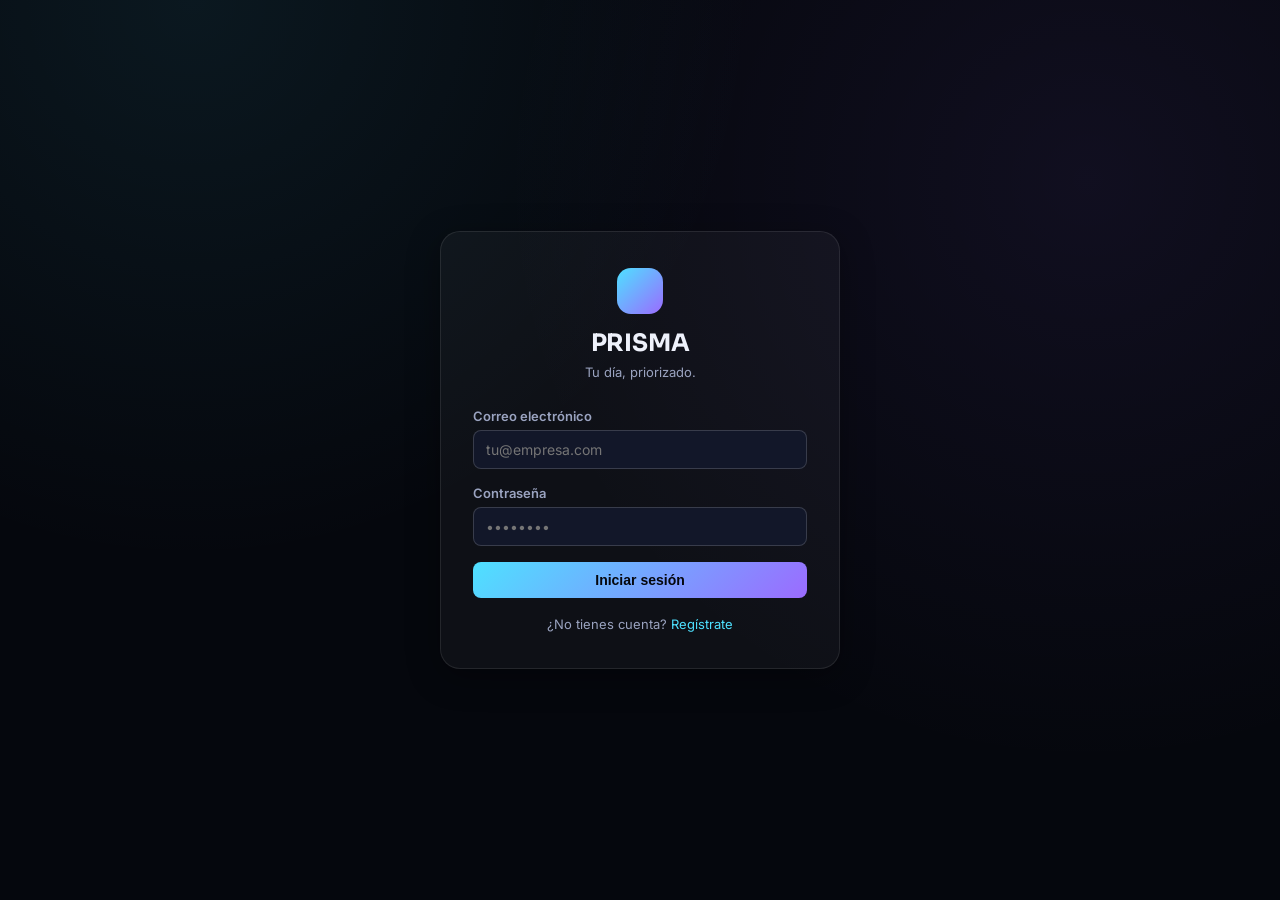
==== index.html @ 64625474 "Primera versión funcional de PRISMA (PHP + MySQL) Plataforma de gestión de tareas multiusuario: aute" ====
<!doctype html>
<html lang="es">
<head>
  <meta charset="utf-8" />
  <meta name="viewport" content="width=device-width, initial-scale=1" />
  <title>PRISMA — Iniciar sesión</title>
  <link rel="stylesheet" href="css/styles.css" />
</head>
<body>
  <div class="auth-page">
    <div class="card auth-card">
      <div class="auth-logo">
        <div class="dot" style="width:46px;height:46px;border-radius:14px;background:linear-gradient(135deg,var(--accent-cian),var(--accent-violeta));margin:0 auto 14px;"></div>
        <h1>PRISMA</h1>
        <p>Tu día, priorizado.</p>
      </div>

      <div id="auth-error" class="auth-error hidden"></div>

      <form id="form-login">
        <div class="field">
          <label for="email">Correo electrónico</label>
          <input type="email" id="email" required autocomplete="email" placeholder="tu@empresa.com" />
        </div>
        <div class="field">
          <label for="password">Contraseña</label>
          <input type="password" id="password" required autocomplete="current-password" placeholder="••••••••" />
        </div>
        <div class="field hidden" id="campo-nombre">
          <label for="nombre">Nombre completo</label>
          <input type="text" id="nombre" placeholder="Tu nombre" />
        </div>
        <p class="hidden" id="nota-invitacion" style="color:var(--text-muted); font-size:12px; margin:-8px 0 16px;">
          Solo puedes crear tu cuenta si un administrador ya te invitó con tu correo.
        </p>
        <button type="submit" class="btn btn-primary" style="width:100%" id="btn-submit">Iniciar sesión</button>
      </form>

      <div class="auth-switch">
        <span id="switch-texto">¿No tienes cuenta?</span>
        <a href="#" id="switch-link">Regístrate</a>
      </div>
    </div>
  </div>

  <div id="toast-container"></div>

  <script type="module">
    import { iniciarSesion, registrarUsuario, obtenerPerfil } from './js/auth.js';
    import { toast } from './js/ui.js';

    const form = document.getElementById('form-login');
    const btnSubmit = document.getElementById('btn-submit');
    const switchLink = document.getElementById('switch-link');
    const switchTexto = document.getElementById('switch-texto');
    const campoNombre = document.getElementById('campo-nombre');
    const authError = document.getElementById('auth-error');
    let modoRegistro = false;

    // Si ya hay sesión activa, entra directo
    obtenerPerfil().then(perfil => {
      if (perfil) window.location.href = 'app/mi-dia.html';
    });

    switchLink.addEventListener('click', (e) => {
      e.preventDefault();
      modoRegistro = !modoRegistro;
      campoNombre.classList.toggle('hidden', !modoRegistro);
      document.getElementById('nota-invitacion').classList.toggle('hidden', !modoRegistro);
      document.getElementById('nombre').required = modoRegistro;
      btnSubmit.textContent = modoRegistro ? 'Crear cuenta' : 'Iniciar sesión';
      switchTexto.textContent = modoRegistro ? '¿Ya tienes cuenta?' : '¿No tienes cuenta?';
      switchLink.textContent = modoRegistro ? 'Inicia sesión' : 'Regístrate';
      authError.classList.add('hidden');
    });

    form.addEventListener('submit', async (e) => {
      e.preventDefault();
      authError.classList.add('hidden');
      btnSubmit.disabled = true;
      const email = document.getElementById('email').value.trim();
      const password = document.getElementById('password').value;
      const nombre = document.getElementById('nombre').value.trim();

      try {
        const { error } = modoRegistro
          ? await registrarUsuario(email, password, nombre)
          : await iniciarSesion(email, password);

        if (error) {
          authError.textContent = error.message;
          authError.classList.remove('hidden');
          return;
        }

        if (modoRegistro) {
          toast('Cuenta creada', 'success');
        }
        window.location.href = 'app/mi-dia.html';
      } finally {
        btnSubmit.disabled = false;
      }
    });
  </script>
</body>
</html>
---- css/styles.css ----
/* PRISMA — Sistema de diseño
   Futurista pero cálido: fondos oscuros profundos, acentos en gradiente
   cian→violeta, tarjetas con vidrio esmerilado, tipografía Inter/Sora. */

@import url('https://fonts.googleapis.com/css2?family=Inter:wght@400;500;600;700;800&family=Sora:wght@600;700;800&display=swap');

:root {
  /* Paleta base — modo oscuro (por defecto) */
  --bg-0: #05070d;
  --bg-1: #0b0f1a;
  --bg-2: #121729;
  --bg-3: #1a2036;
  --surface: rgba(255, 255, 255, 0.04);
  --surface-hover: rgba(255, 255, 255, 0.07);
  --border: rgba(255, 255, 255, 0.09);
  --border-strong: rgba(255, 255, 255, 0.16);

  --text-primary: #eef1fb;
  --text-secondary: #9aa3c0;
  --text-muted: #6b7394;

  --accent-cian: #4ee1ff;
  --accent-violeta: #9b6bff;
  --accent-gradient: linear-gradient(135deg, var(--accent-cian), var(--accent-violeta));

  --critica: #ff4d6d;
  --alta: #ff9f43;
  --media: #ffd166;
  --baja: #4ecb71;
  --info: #4ee1ff;

  --critica-bg: rgba(255, 77, 109, 0.14);
  --alta-bg: rgba(255, 159, 67, 0.14);
  --media-bg: rgba(255, 209, 102, 0.14);
  --baja-bg: rgba(78, 203, 113, 0.14);
  --info-bg: rgba(78, 225, 255, 0.14);

  --radius-sm: 8px;
  --radius-md: 14px;
  --radius-lg: 20px;
  --shadow-card: 0 8px 32px rgba(0, 0, 0, 0.35);
  --shadow-glow: 0 0 40px rgba(78, 225, 255, 0.08);

  --font-display: 'Sora', 'Inter', system-ui, sans-serif;
  --font-body: 'Inter', system-ui, sans-serif;

  color-scheme: dark;
}

:root[data-theme="light"] {
  --bg-0: #f4f6fb;
  --bg-1: #ffffff;
  --bg-2: #eef1fb;
  --bg-3: #e4e9fa;
  --surface: rgba(20, 25, 45, 0.03);
  --surface-hover: rgba(20, 25, 45, 0.06);
  --border: rgba(20, 25, 45, 0.09);
  --border-strong: rgba(20, 25, 45, 0.16);
  --text-primary: #12162a;
  --text-secondary: #4b5171;
  --text-muted: #7a80a0;
  color-scheme: light;
}

* { box-sizing: border-box; }

html, body {
  margin: 0;
  padding: 0;
  background: var(--bg-0);
  color: var(--text-primary);
  font-family: var(--font-body);
  min-height: 100vh;
}

body {
  background-image:
    radial-gradient(circle at 15% 0%, rgba(78, 225, 255, 0.08), transparent 40%),
    radial-gradient(circle at 85% 20%, rgba(155, 107, 255, 0.08), transparent 45%);
  background-attachment: fixed;
}

h1, h2, h3, h4 { font-family: var(--font-display); margin: 0; letter-spacing: -0.01em; }

a { color: var(--accent-cian); text-decoration: none; }

.hidden { display: none !important; }

/* ---------- Layout ---------- */
.app-shell {
  display: grid;
  grid-template-columns: 260px 1fr;
  min-height: 100vh;
}

@media (max-width: 880px) {
  .app-shell { grid-template-columns: 1fr; }
  .sidebar { display: none; }
  .sidebar.open { display: flex; position: fixed; inset: 0 20% 0 0; z-index: 50; }
}

.sidebar {
  background: var(--bg-1);
  border-right: 1px solid var(--border);
  padding: 24px 18px;
  display: flex;
  flex-direction: column;
  gap: 4px;
}

.brand {
  display: flex;
  align-items: center;
  gap: 10px;
  padding: 0 8px 24px;
  font-family: var(--font-display);
  font-weight: 800;
  font-size: 20px;
}

.brand .dot {
  width: 12px; height: 12px; border-radius: 50%;
  background: var(--accent-gradient);
  box-shadow: var(--shadow-glow);
}

.nav-link {
  display: flex;
  align-items: center;
  gap: 10px;
  padding: 11px 12px;
  border-radius: var(--radius-sm);
  color: var(--text-secondary);
  font-weight: 500;
  font-size: 14px;
  cursor: pointer;
  transition: background 0.15s, color 0.15s;
}

.nav-link:hover { background: var(--surface-hover); color: var(--text-primary); }
.nav-link.active { background: var(--surface); color: var(--text-primary); box-shadow: inset 2px 0 0 var(--accent-cian); }
.nav-link .icon { font-size: 16px; width: 20px; text-align: center; }

.nav-section-label {
  font-size: 11px;
  text-transform: uppercase;
  letter-spacing: 0.08em;
  color: var(--text-muted);
  padding: 18px 12px 6px;
}

.main {
  padding: 28px 36px 60px;
  max-width: 1280px;
  width: 100%;
}

.topbar {
  display: flex;
  align-items: center;
  justify-content: space-between;
  margin-bottom: 28px;
  gap: 16px;
}

.topbar h1 { font-size: 26px; }
.topbar .subtitle { color: var(--text-secondary); font-size: 14px; margin-top: 4px; }

.user-chip {
  display: flex;
  align-items: center;
  gap: 10px;
  padding: 6px 10px 6px 6px;
  background: var(--surface);
  border: 1px solid var(--border);
  border-radius: 999px;
  font-size: 13px;
  cursor: pointer;
}

.avatar {
  width: 30px; height: 30px; border-radius: 50%;
  background: var(--accent-gradient);
  display: flex; align-items: center; justify-content: center;
  font-weight: 700; font-size: 13px; color: #05070d;
}

/* ---------- Cards ---------- */
.card {
  background: var(--surface);
  border: 1px solid var(--border);
  border-radius: var(--radius-lg);
  padding: 20px;
  box-shadow: var(--shadow-card);
}

.card-header {
  display: flex;
  align-items: center;
  justify-content: space-between;
  margin-bottom: 14px;
}

.card-header h3 { font-size: 15px; font-weight: 700; }
.card-header .count { color: var(--text-muted); font-size: 13px; }

.grid {
  display: grid;
  gap: 18px;
}

.grid-2 { grid-template-columns: repeat(2, 1fr); }
.grid-3 { grid-template-columns: repeat(3, 1fr); }
.grid-4 { grid-template-columns: repeat(4, 1fr); }

@media (max-width: 1000px) {
  .grid-2, .grid-3, .grid-4 { grid-template-columns: 1fr 1fr; }
}
@media (max-width: 640px) {
  .grid-2, .grid-3, .grid-4 { grid-template-columns: 1fr; }
  .main { padding: 20px 16px 48px; }
}

/* ---------- Stat tiles ---------- */
.stat-tile {
  padding: 18px;
  border-radius: var(--radius-md);
  background: var(--surface);
  border: 1px solid var(--border);
}
.stat-tile .value { font-family: var(--font-display); font-size: 28px; font-weight: 800; }
.stat-tile .label { color: var(--text-secondary); font-size: 13px; margin-top: 2px; }

/* ---------- Priority badges ---------- */
.badge {
  display: inline-flex;
  align-items: center;
  gap: 6px;
  padding: 3px 10px;
  border-radius: 999px;
  font-size: 12px;
  font-weight: 600;
}
.badge::before { content: ''; width: 7px; height: 7px; border-radius: 50%; }

.badge-CRITICA { background: var(--critica-bg); color: var(--critica); }
.badge-CRITICA::before { background: var(--critica); }
.badge-ALTA { background: var(--alta-bg); color: var(--alta); }
.badge-ALTA::before { background: var(--alta); }
.badge-MEDIA { background: var(--media-bg); color: var(--media); }
.badge-MEDIA::before { background: var(--media); }
.badge-BAJA { background: var(--baja-bg); color: var(--baja); }
.badge-BAJA::before { background: var(--baja); }

/* ---------- Activity rows ---------- */
.activity-row {
  display: flex;
  align-items: center;
  gap: 12px;
  padding: 12px;
  border-radius: var(--radius-sm);
  border: 1px solid transparent;
  transition: background 0.15s, border-color 0.15s;
  cursor: pointer;
}
.activity-row:hover { background: var(--surface-hover); border-color: var(--border); }
.activity-row .title { font-weight: 600; font-size: 14px; }
.activity-row .meta { color: var(--text-muted); font-size: 12px; margin-top: 2px; }
.activity-row .spacer { flex: 1; }

/* ---------- Buttons ---------- */
.btn {
  display: inline-flex;
  align-items: center;
  justify-content: center;
  gap: 8px;
  padding: 10px 18px;
  border-radius: var(--radius-sm);
  border: 1px solid var(--border-strong);
  background: var(--surface);
  color: var(--text-primary);
  font-weight: 600;
  font-size: 14px;
  cursor: pointer;
  transition: transform 0.1s, background 0.15s;
}
.btn:hover { background: var(--surface-hover); }
.btn:active { transform: scale(0.98); }

.btn-primary {
  background: var(--accent-gradient);
  border: none;
  color: #05070d;
}
.btn-primary:hover { filter: brightness(1.08); }

.btn-danger { border-color: rgba(255,77,109,0.4); color: var(--critica); }
.btn-sm { padding: 6px 12px; font-size: 13px; }
.btn-icon { width: 36px; height: 36px; padding: 0; border-radius: 50%; }

/* ---------- Forms ---------- */
label { font-size: 13px; font-weight: 600; color: var(--text-secondary); display: block; margin-bottom: 6px; }

input, select, textarea {
  width: 100%;
  padding: 10px 12px;
  border-radius: var(--radius-sm);
  border: 1px solid var(--border-strong);
  background: var(--bg-2);
  color: var(--text-primary);
  font-family: var(--font-body);
  font-size: 14px;
}
input:focus, select:focus, textarea:focus {
  outline: none;
  border-color: var(--accent-cian);
  box-shadow: 0 0 0 3px rgba(78, 225, 255, 0.15);
}

.field { margin-bottom: 16px; }
.field-row { display: flex; gap: 12px; }
.field-row .field { flex: 1; }

/* ---------- Modal ---------- */
.modal-backdrop {
  position: fixed; inset: 0;
  background: rgba(3, 5, 12, 0.6);
  backdrop-filter: blur(4px);
  display: flex; align-items: center; justify-content: center;
  z-index: 100;
  padding: 20px;
}

.modal {
  background: var(--bg-1);
  border: 1px solid var(--border-strong);
  border-radius: var(--radius-lg);
  padding: 26px;
  width: 100%;
  max-width: 520px;
  max-height: 88vh;
  overflow-y: auto;
  box-shadow: var(--shadow-card);
}

.modal-header {
  display: flex; align-items: center; justify-content: space-between;
  margin-bottom: 20px;
}

/* ---------- Auth page ---------- */
.auth-page {
  min-height: 100vh;
  display: flex;
  align-items: center;
  justify-content: center;
  padding: 20px;
}
.auth-card {
  width: 100%;
  max-width: 400px;
  padding: 36px 32px;
}
.auth-logo {
  text-align: center;
  margin-bottom: 28px;
}
.auth-logo .dot { margin: 0 auto 14px; width: 46px; height: 46px; border-radius: 14px; }
.auth-logo h1 { font-size: 24px; }
.auth-logo p { color: var(--text-secondary); font-size: 13px; margin-top: 6px; }
.auth-error {
  background: var(--critica-bg); color: var(--critica);
  padding: 10px 12px; border-radius: var(--radius-sm); font-size: 13px; margin-bottom: 16px;
}
.auth-switch { text-align: center; margin-top: 18px; font-size: 13px; color: var(--text-secondary); }

/* ---------- Empty / loading states ---------- */
.empty-state { text-align: center; padding: 40px 20px; color: var(--text-muted); }
.empty-state .icon { font-size: 32px; margin-bottom: 10px; }

.skeleton {
  background: linear-gradient(90deg, var(--surface) 25%, var(--surface-hover) 37%, var(--surface) 63%);
  background-size: 400% 100%;
  animation: skeleton-loading 1.4s ease infinite;
  border-radius: var(--radius-sm);
}
@keyframes skeleton-loading { 0% { background-position: 100% 50%; } 100% { background-position: 0 50%; } }

/* ---------- Progress bar ---------- */
.progress-track {
  height: 8px; border-radius: 999px; background: var(--bg-3); overflow: hidden;
}
.progress-fill { height: 100%; background: var(--accent-gradient); border-radius: 999px; transition: width 0.3s; }
.progress-fill.over { background: linear-gradient(135deg, var(--alta), var(--critica)); }

/* ---------- Toast ---------- */
#toast-container {
  position: fixed; bottom: 24px; right: 24px; z-index: 200;
  display: flex; flex-direction: column; gap: 10px;
}
.toast {
  background: var(--bg-1); border: 1px solid var(--border-strong);
  padding: 12px 16px; border-radius: var(--radius-sm);
  font-size: 13px; box-shadow: var(--shadow-card);
  animation: toast-in 0.2s ease;
}
@keyframes toast-in { from { opacity: 0; transform: translateY(8px); } to { opacity: 1; transform: translateY(0); } }
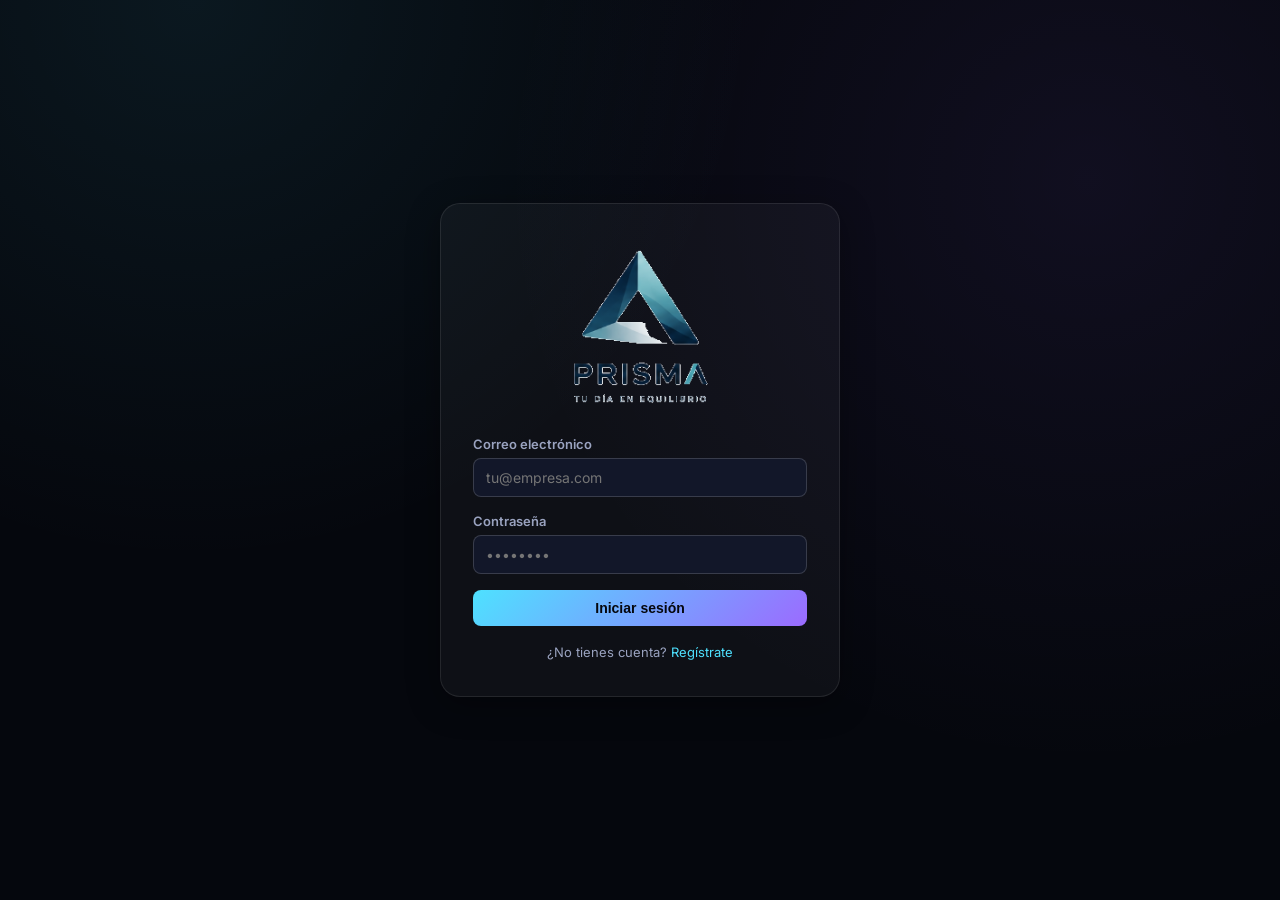
==== commit 9305cf40: "Reemplaza el punto de marca por el logo real de PRISMA Se quitó el fondo blanco del PNG (originalmen" ====
--- a/index.html
+++ b/index.html
@@ -10,9 +10,7 @@
   <div class="auth-page">
     <div class="card auth-card">
       <div class="auth-logo">
-        <div class="dot" style="width:46px;height:46px;border-radius:14px;background:linear-gradient(135deg,var(--accent-cian),var(--accent-violeta));margin:0 auto 14px;"></div>
-        <h1>PRISMA</h1>
-        <p>Tu día, priorizado.</p>
+        <img src="assets/img/logo-prisma.png" alt="PRISMA" width="150" height="164" />
       </div>
 
       <div id="auth-error" class="auth-error hidden"></div>
@@ -62,6 +60,11 @@
       if (perfil) window.location.href = 'app/mi-dia.html';
     });
 
+    if (new URLSearchParams(location.search).get('sesion_vencida')) {
+      authError.textContent = 'Tu sesión expiró. Inicia sesión de nuevo.';
+      authError.classList.remove('hidden');
+    }
+
     switchLink.addEventListener('click', (e) => {
       e.preventDefault();
       modoRegistro = !modoRegistro;
--- a/css/styles.css
+++ b/css/styles.css
@@ -93,10 +93,23 @@
   min-height: 100vh;
 }
 
+.btn-menu-movil { display: none; }
+.sidebar-backdrop { display: none; }
+
 @media (max-width: 880px) {
   .app-shell { grid-template-columns: 1fr; }
   .sidebar { display: none; }
   .sidebar.open { display: flex; position: fixed; inset: 0 20% 0 0; z-index: 50; }
+  .btn-menu-movil {
+    display: flex; align-items: center; justify-content: center;
+    width: 38px; height: 38px; border-radius: var(--radius-sm);
+    border: 1px solid var(--border-strong); background: var(--surface);
+    color: var(--text-primary); font-size: 18px; cursor: pointer; flex-shrink: 0;
+  }
+  .sidebar-backdrop.open {
+    display: block; position: fixed; inset: 0; z-index: 49;
+    background: rgba(3, 5, 12, 0.6);
+  }
 }
 
 .sidebar {
@@ -118,11 +131,7 @@
   font-size: 20px;
 }
 
-.brand .dot {
-  width: 12px; height: 12px; border-radius: 50%;
-  background: var(--accent-gradient);
-  box-shadow: var(--shadow-glow);
-}
+.brand img { width: 108px; height: auto; display: block; }
 
 .nav-link {
   display: flex;
@@ -219,6 +228,18 @@
 @media (max-width: 640px) {
   .grid-2, .grid-3, .grid-4 { grid-template-columns: 1fr; }
   .main { padding: 20px 16px 48px; }
+
+  .topbar { flex-wrap: wrap; }
+  .topbar h1 { font-size: 21px; }
+
+  .field-row { flex-direction: column; gap: 0; }
+
+  .activity-row { flex-wrap: wrap; row-gap: 8px; }
+  .activity-row .title, .activity-row .meta { min-width: 0; overflow-wrap: break-word; }
+
+  .card { padding: 16px; }
+  .modal { padding: 20px; }
+  .modal-backdrop { padding: 12px; }
 }
 
 /* ---------- Stat tiles ---------- */
@@ -365,9 +386,7 @@
   text-align: center;
   margin-bottom: 28px;
 }
-.auth-logo .dot { margin: 0 auto 14px; width: 46px; height: 46px; border-radius: 14px; }
-.auth-logo h1 { font-size: 24px; }
-.auth-logo p { color: var(--text-secondary); font-size: 13px; margin-top: 6px; }
+.auth-logo img { max-width: 100%; height: auto; }
 .auth-error {
   background: var(--critica-bg); color: var(--critica);
   padding: 10px 12px; border-radius: var(--radius-sm); font-size: 13px; margin-bottom: 16px;
